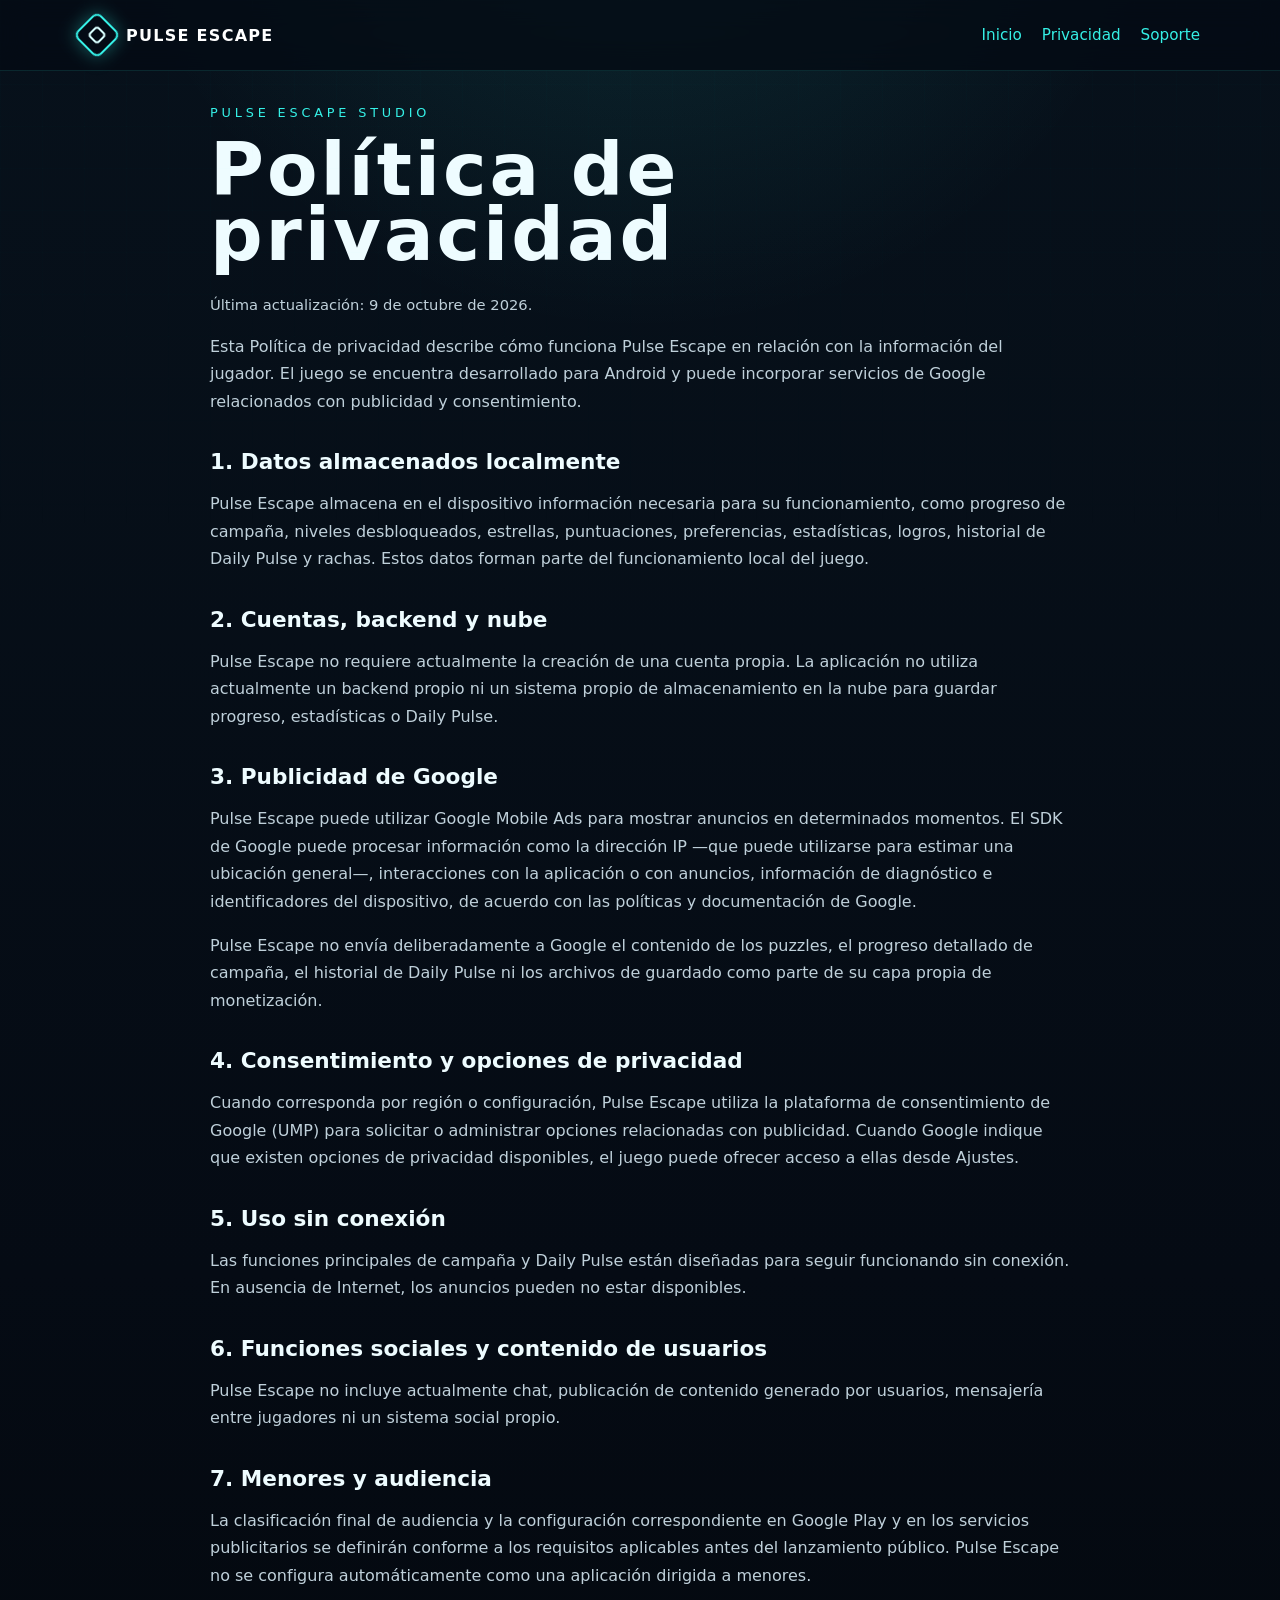
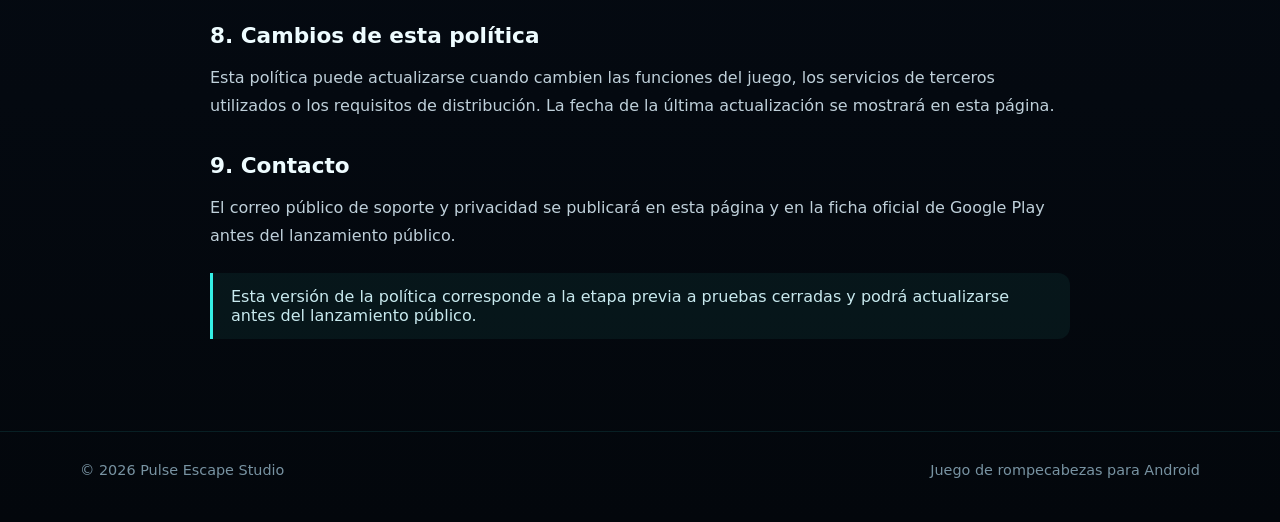
==== privacidad.html @ 7dc896ad "Add Pulse Escape privacy policy" ====
<!doctype html>
<html lang="es">
<head>
  <meta charset="utf-8">
  <meta name="viewport" content="width=device-width,initial-scale=1">
  <meta name="theme-color" content="#050b14">
  <meta name="description" content="Política de privacidad de Pulse Escape.">
  <title>Política de privacidad — Pulse Escape</title>
  <link rel="stylesheet" href="/styles.css">
</head>
<body>

<nav>
  <div class="wrap nav-inner">
    <a class="brand" href="/"><span class="mark"></span><span>PULSE ESCAPE</span></a>
    <div class="nav-links">
      <a href="/">Inicio</a>
      <a href="/privacidad.html">Privacidad</a>
      <a href="/soporte.html">Soporte</a>
    </div>
  </div>
</nav>
<main class="section wrap content">
  <div class="kicker">Pulse Escape Studio</div>
  <h1>Política de privacidad</h1>
  <p class="small">Última actualización: 9 de octubre de 2026.</p>

  <p>Esta Política de privacidad describe cómo funciona Pulse Escape en relación con la información del jugador. El juego se encuentra desarrollado para Android y puede incorporar servicios de Google relacionados con publicidad y consentimiento.</p>

  <h2>1. Datos almacenados localmente</h2>
  <p>Pulse Escape almacena en el dispositivo información necesaria para su funcionamiento, como progreso de campaña, niveles desbloqueados, estrellas, puntuaciones, preferencias, estadísticas, logros, historial de Daily Pulse y rachas. Estos datos forman parte del funcionamiento local del juego.</p>

  <h2>2. Cuentas, backend y nube</h2>
  <p>Pulse Escape no requiere actualmente la creación de una cuenta propia. La aplicación no utiliza actualmente un backend propio ni un sistema propio de almacenamiento en la nube para guardar progreso, estadísticas o Daily Pulse.</p>

  <h2>3. Publicidad de Google</h2>
  <p>Pulse Escape puede utilizar Google Mobile Ads para mostrar anuncios en determinados momentos. El SDK de Google puede procesar información como la dirección IP —que puede utilizarse para estimar una ubicación general—, interacciones con la aplicación o con anuncios, información de diagnóstico e identificadores del dispositivo, de acuerdo con las políticas y documentación de Google.</p>
  <p>Pulse Escape no envía deliberadamente a Google el contenido de los puzzles, el progreso detallado de campaña, el historial de Daily Pulse ni los archivos de guardado como parte de su capa propia de monetización.</p>

  <h2>4. Consentimiento y opciones de privacidad</h2>
  <p>Cuando corresponda por región o configuración, Pulse Escape utiliza la plataforma de consentimiento de Google (UMP) para solicitar o administrar opciones relacionadas con publicidad. Cuando Google indique que existen opciones de privacidad disponibles, el juego puede ofrecer acceso a ellas desde Ajustes.</p>

  <h2>5. Uso sin conexión</h2>
  <p>Las funciones principales de campaña y Daily Pulse están diseñadas para seguir funcionando sin conexión. En ausencia de Internet, los anuncios pueden no estar disponibles.</p>

  <h2>6. Funciones sociales y contenido de usuarios</h2>
  <p>Pulse Escape no incluye actualmente chat, publicación de contenido generado por usuarios, mensajería entre jugadores ni un sistema social propio.</p>

  <h2>7. Menores y audiencia</h2>
  <p>La clasificación final de audiencia y la configuración correspondiente en Google Play y en los servicios publicitarios se definirán conforme a los requisitos aplicables antes del lanzamiento público. Pulse Escape no se configura automáticamente como una aplicación dirigida a menores.</p>

  <h2>8. Cambios de esta política</h2>
  <p>Esta política puede actualizarse cuando cambien las funciones del juego, los servicios de terceros utilizados o los requisitos de distribución. La fecha de la última actualización se mostrará en esta página.</p>

  <h2>9. Contacto</h2>
  <p>El correo público de soporte y privacidad se publicará en esta página y en la ficha oficial de Google Play antes del lanzamiento público.</p>

  <div class="notice">Esta versión de la política corresponde a la etapa previa a pruebas cerradas y podrá actualizarse antes del lanzamiento público.</div>
</main>

<footer>
  <div class="wrap footer-inner">
    <span>© 2026 Pulse Escape Studio</span>
    <span>Juego de rompecabezas para Android</span>
  </div>
</footer>
</body>
</html>
---- styles.css ----
:root{
  --bg:#050b14;
  --panel:#0a1623;
  --panel2:#0d1d2b;
  --line:#173447;
  --text:#eefcff;
  --muted:#9ab5c5;
  --cyan:#35f0e6;
  --cyan2:#55bfff;
  --violet:#8f73ff;
  --gold:#ffd36b;
  --max:1120px;
}
*{box-sizing:border-box}
html{scroll-behavior:smooth}
body{
  margin:0;
  font-family:Inter,ui-sans-serif,system-ui,-apple-system,BlinkMacSystemFont,"Segoe UI",sans-serif;
  background:
    radial-gradient(circle at 50% -10%,rgba(53,240,230,.13),transparent 34rem),
    linear-gradient(180deg,#07111b 0%,#050b14 60%,#03070c 100%);
  color:var(--text);
  min-height:100vh;
}
body:before{
  content:"";
  position:fixed;inset:0;pointer-events:none;opacity:.34;
  background-image:
    linear-gradient(rgba(53,240,230,.045) 1px,transparent 1px),
    linear-gradient(90deg,rgba(53,240,230,.045) 1px,transparent 1px);
  background-size:42px 42px;
  mask-image:linear-gradient(to bottom,black,transparent 75%);
}
a{color:var(--cyan);text-decoration:none}
a:hover{text-decoration:underline}
.wrap{width:min(calc(100% - 32px),var(--max));margin:auto}
nav{
  position:sticky;top:0;z-index:20;
  backdrop-filter:blur(14px);
  background:rgba(5,11,20,.78);
  border-bottom:1px solid rgba(53,240,230,.12);
}
.nav-inner{height:70px;display:flex;align-items:center;justify-content:space-between;gap:20px}
.brand{display:flex;align-items:center;gap:12px;font-weight:800;letter-spacing:.08em;color:#fff}
.mark{width:34px;height:34px;position:relative;transform:rotate(45deg);border:2px solid var(--cyan);box-shadow:0 0 18px rgba(53,240,230,.35);border-radius:7px}
.mark:after{content:"";position:absolute;inset:8px;border:2px solid #d9ffff;border-radius:4px}
.nav-links{display:flex;gap:20px;flex-wrap:wrap;font-size:.95rem}
.hero{padding:92px 0 68px;text-align:center}
.kicker{color:var(--cyan);letter-spacing:.3em;text-transform:uppercase;font-size:.8rem}
h1{font-size:clamp(3rem,10vw,7rem);line-height:.88;margin:18px 0 10px;letter-spacing:.04em}
h1 span{display:block;font-size:.45em;letter-spacing:.35em;color:#bffcff;margin-top:22px}
.lead{max-width:720px;margin:28px auto 0;color:var(--muted);font-size:1.12rem;line-height:1.7}
.cta-row{display:flex;justify-content:center;gap:14px;flex-wrap:wrap;margin-top:34px}
.btn{display:inline-flex;align-items:center;justify-content:center;min-height:48px;padding:0 22px;border-radius:14px;border:1px solid rgba(53,240,230,.28);font-weight:700}
.btn.primary{background:linear-gradient(135deg,var(--cyan),#4eb8ff);color:#02131a;box-shadow:0 10px 30px rgba(53,240,230,.18)}
.btn.secondary{background:rgba(255,255,255,.035);color:var(--text)}
.section{padding:34px 0 68px}
.grid{display:grid;grid-template-columns:repeat(3,1fr);gap:18px}
.card{background:linear-gradient(180deg,rgba(13,29,43,.9),rgba(7,17,27,.92));border:1px solid rgba(83,185,255,.17);border-radius:20px;padding:24px;box-shadow:inset 0 1px rgba(255,255,255,.03)}
.card h3{margin:0 0 12px;font-size:1.05rem}
.card p{margin:0;color:var(--muted);line-height:1.65}
.icon{width:38px;height:38px;border-radius:12px;background:rgba(53,240,230,.08);border:1px solid rgba(53,240,230,.2);display:grid;place-items:center;margin-bottom:18px;color:var(--cyan)}
.content{max-width:860px;margin:auto}
.content h1{font-size:clamp(2.3rem,8vw,4.6rem);margin-bottom:24px}
.content h2{font-size:1.35rem;margin:34px 0 12px}
.content p,.content li{color:#bfd0da;line-height:1.72}
.content ul{padding-left:22px}
.notice{border-left:3px solid var(--cyan);padding:14px 18px;background:rgba(53,240,230,.055);border-radius:0 12px 12px 0;color:#c8e9ee;margin:24px 0}
.small{font-size:.92rem;color:var(--muted)}
footer{border-top:1px solid rgba(53,240,230,.1);padding:30px 0 44px;color:#7893a2;font-size:.9rem}
.footer-inner{display:flex;justify-content:space-between;gap:20px;flex-wrap:wrap}
@media(max-width:760px){
  .grid{grid-template-columns:1fr}
  .nav-inner{height:auto;padding:16px 0;align-items:flex-start}
  .nav-links{justify-content:flex-end}
  .hero{padding-top:72px}
}
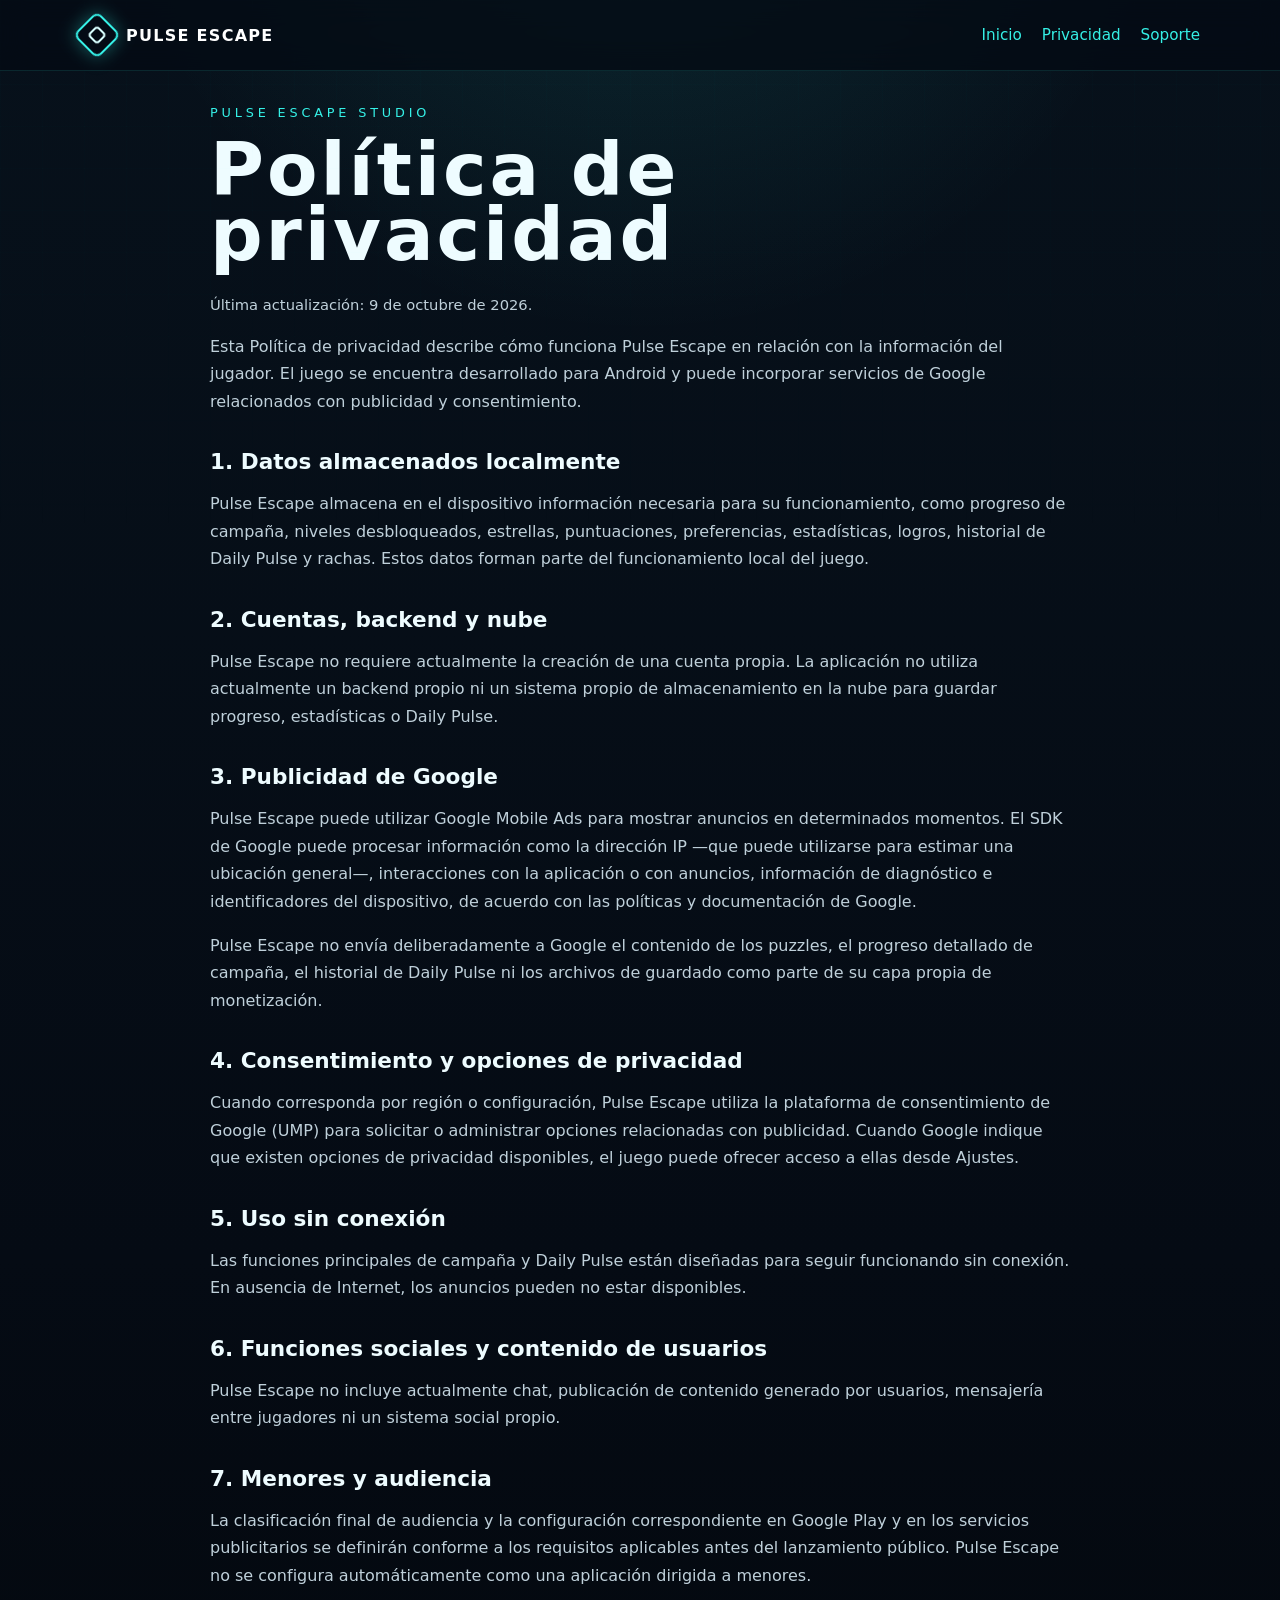
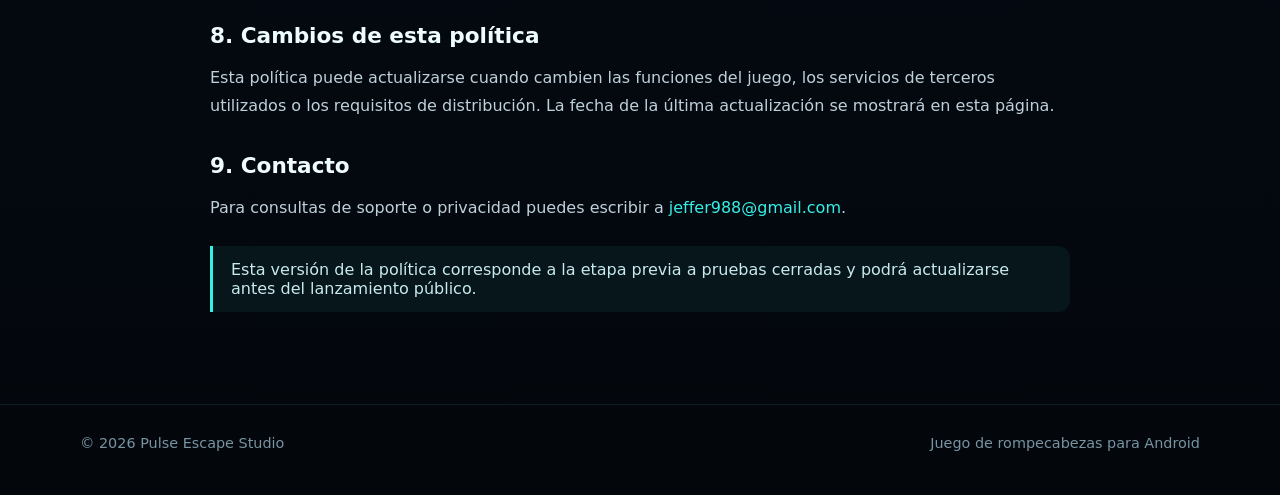
==== commit 758ec942: "Add public support and privacy email" ====
--- a/privacidad.html
+++ b/privacidad.html
@@ -53,7 +53,7 @@
   <p>Esta política puede actualizarse cuando cambien las funciones del juego, los servicios de terceros utilizados o los requisitos de distribución. La fecha de la última actualización se mostrará en esta página.</p>
 
   <h2>9. Contacto</h2>
-  <p>El correo público de soporte y privacidad se publicará en esta página y en la ficha oficial de Google Play antes del lanzamiento público.</p>
+  <p>Para consultas de soporte o privacidad puedes escribir a <a href="mailto:jeffer988@gmail.com">jeffer988@gmail.com</a>.</p>
 
   <div class="notice">Esta versión de la política corresponde a la etapa previa a pruebas cerradas y podrá actualizarse antes del lanzamiento público.</div>
 </main>
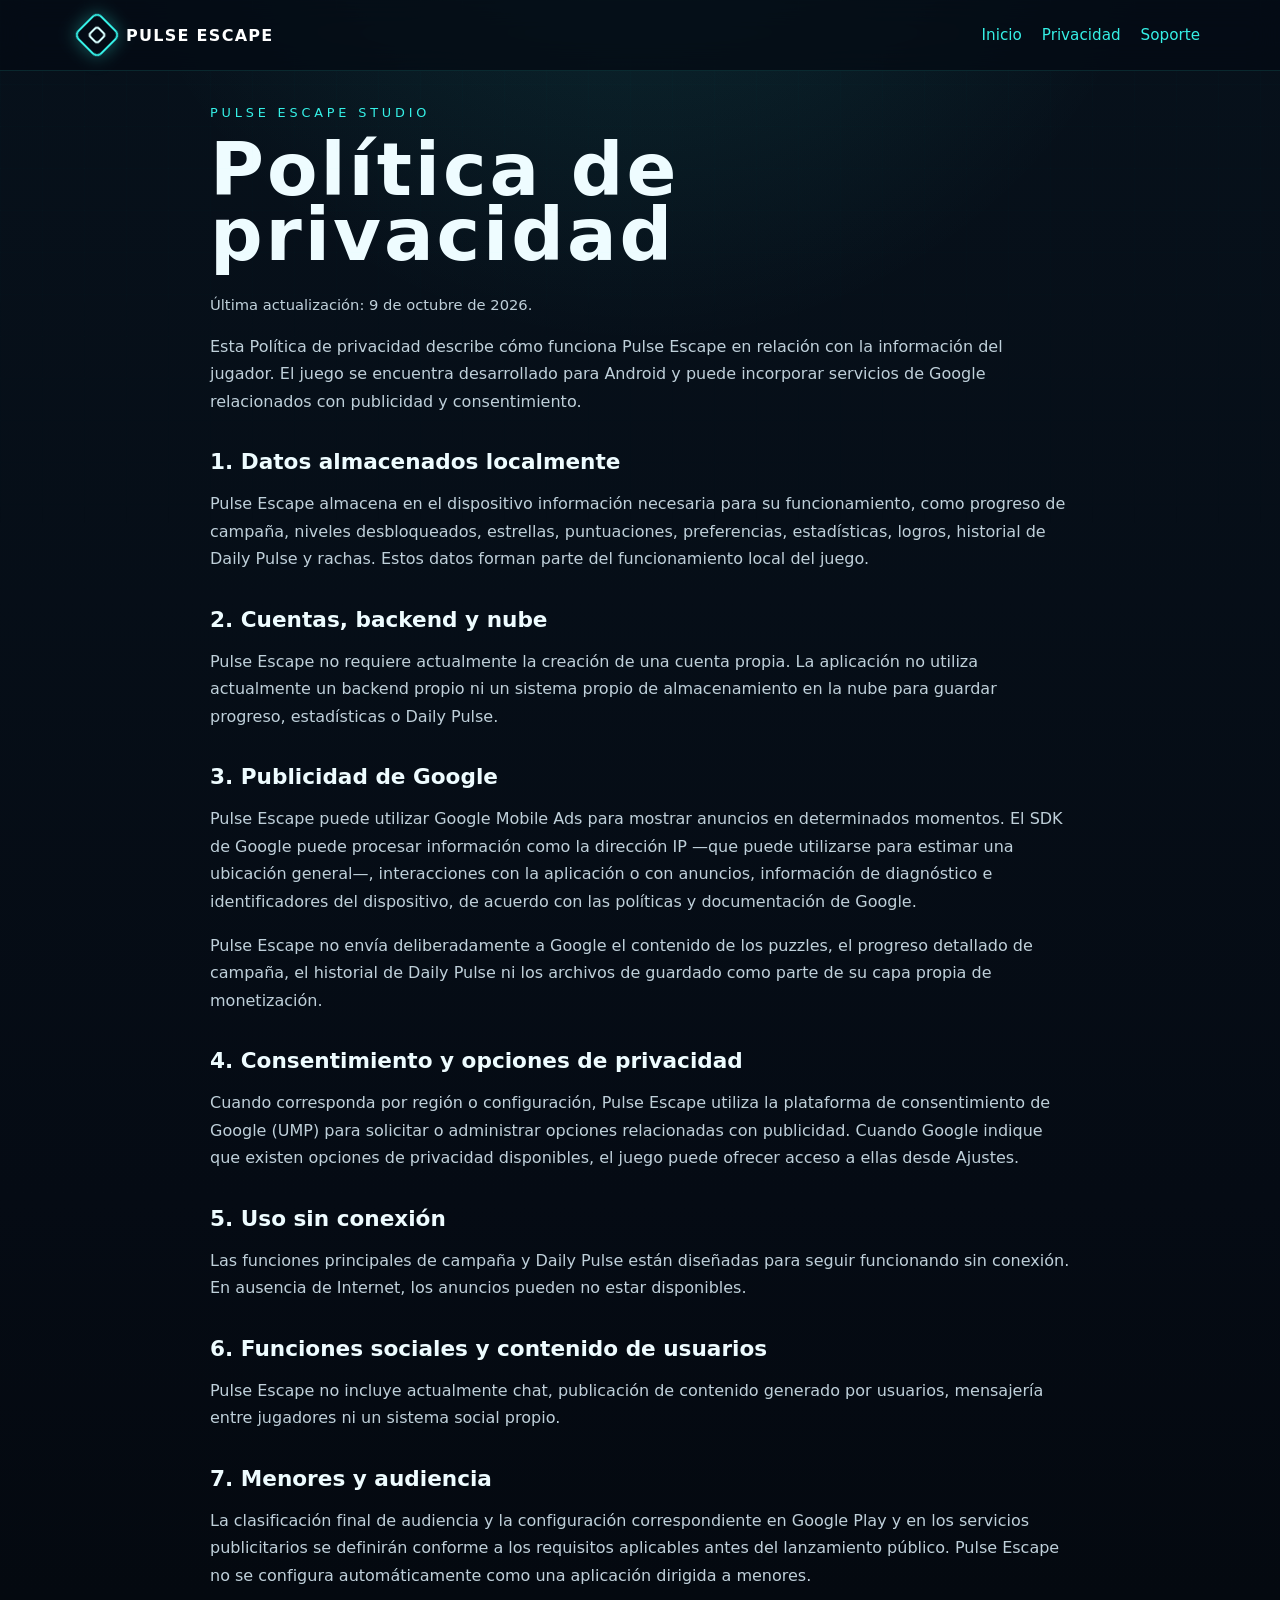
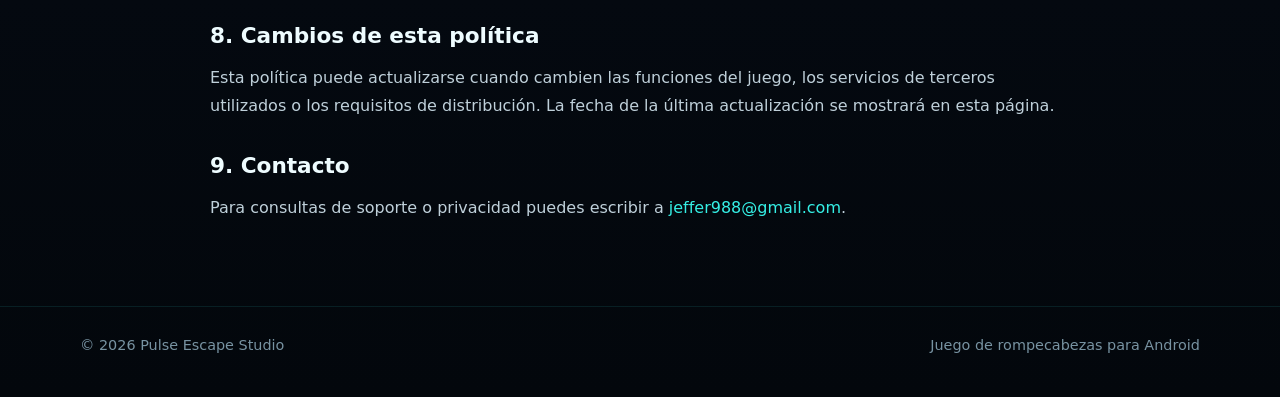
==== commit 016a5cd0: "Remove provisional privacy notice" ====
--- a/privacidad.html
+++ b/privacidad.html
@@ -55,7 +55,6 @@
   <h2>9. Contacto</h2>
   <p>Para consultas de soporte o privacidad puedes escribir a <a href="mailto:jeffer988@gmail.com">jeffer988@gmail.com</a>.</p>
 
-  <div class="notice">Esta versión de la política corresponde a la etapa previa a pruebas cerradas y podrá actualizarse antes del lanzamiento público.</div>
 </main>
 
 <footer>
